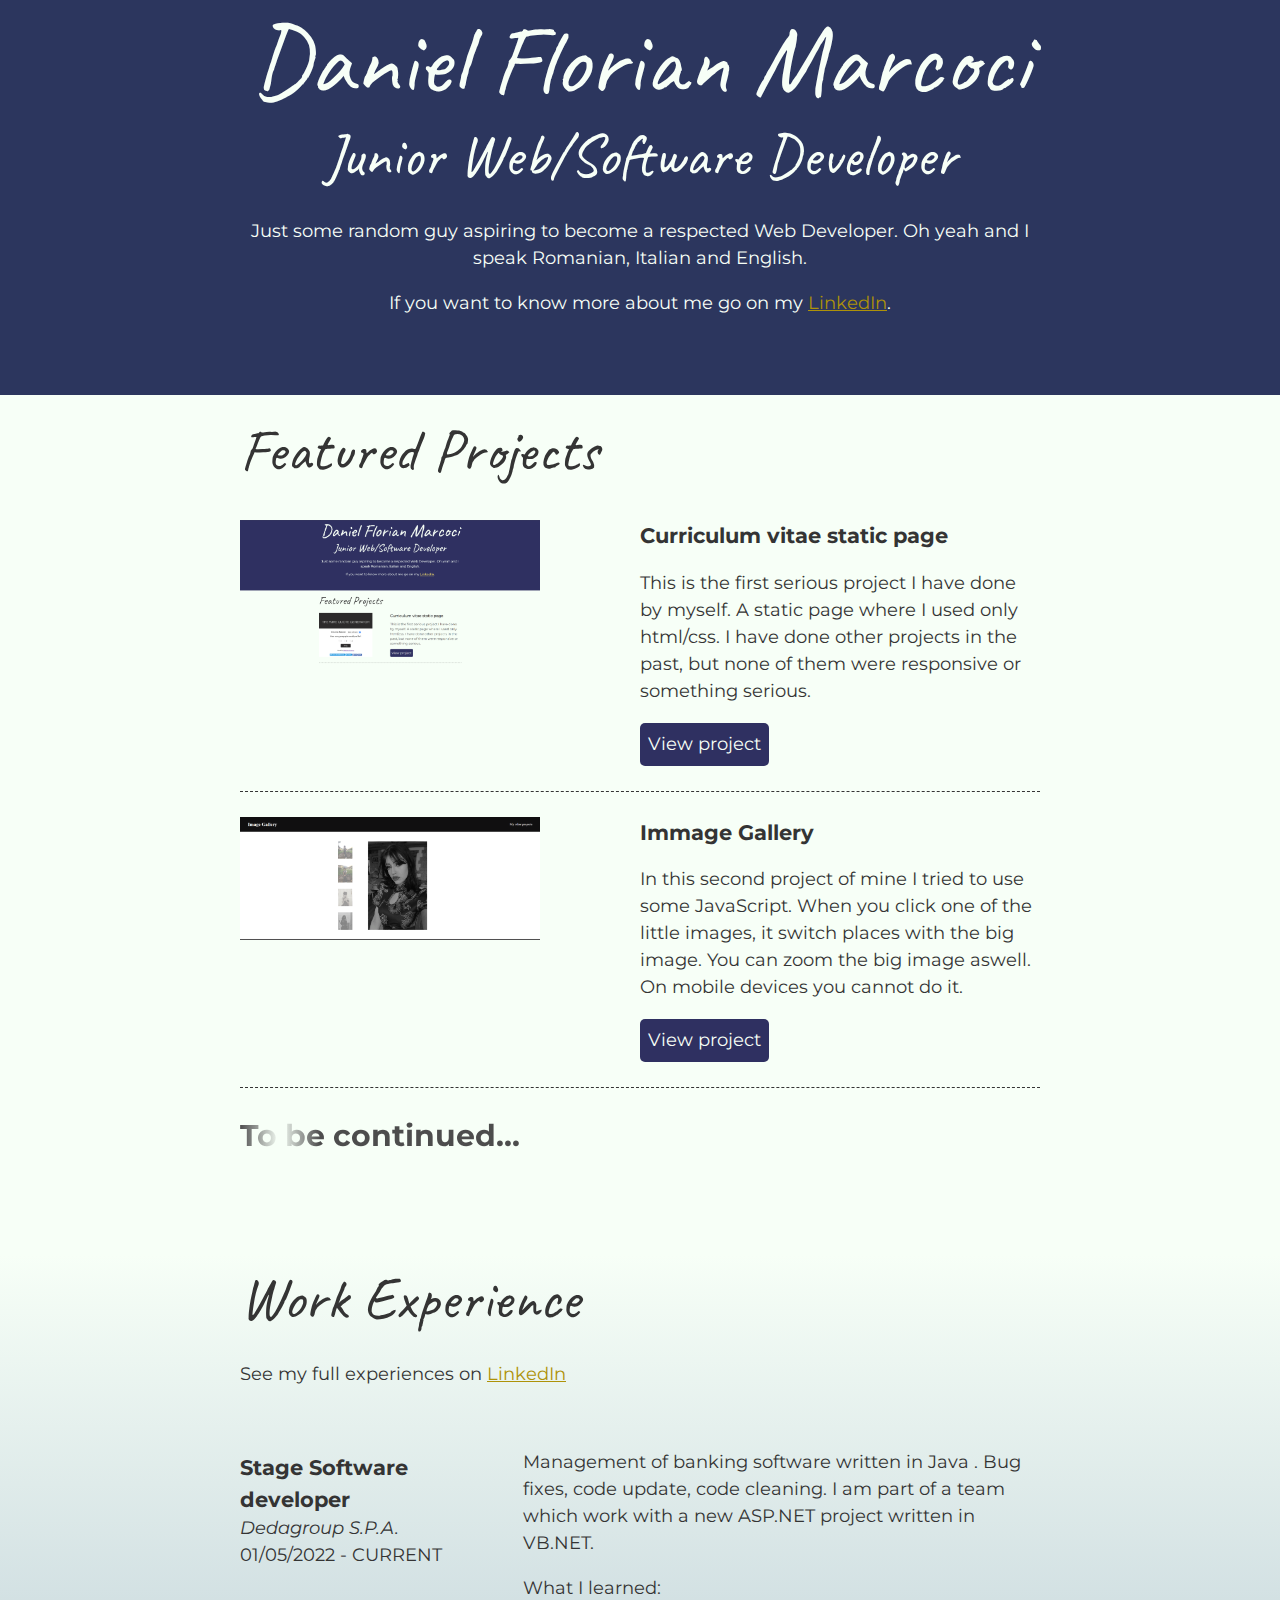
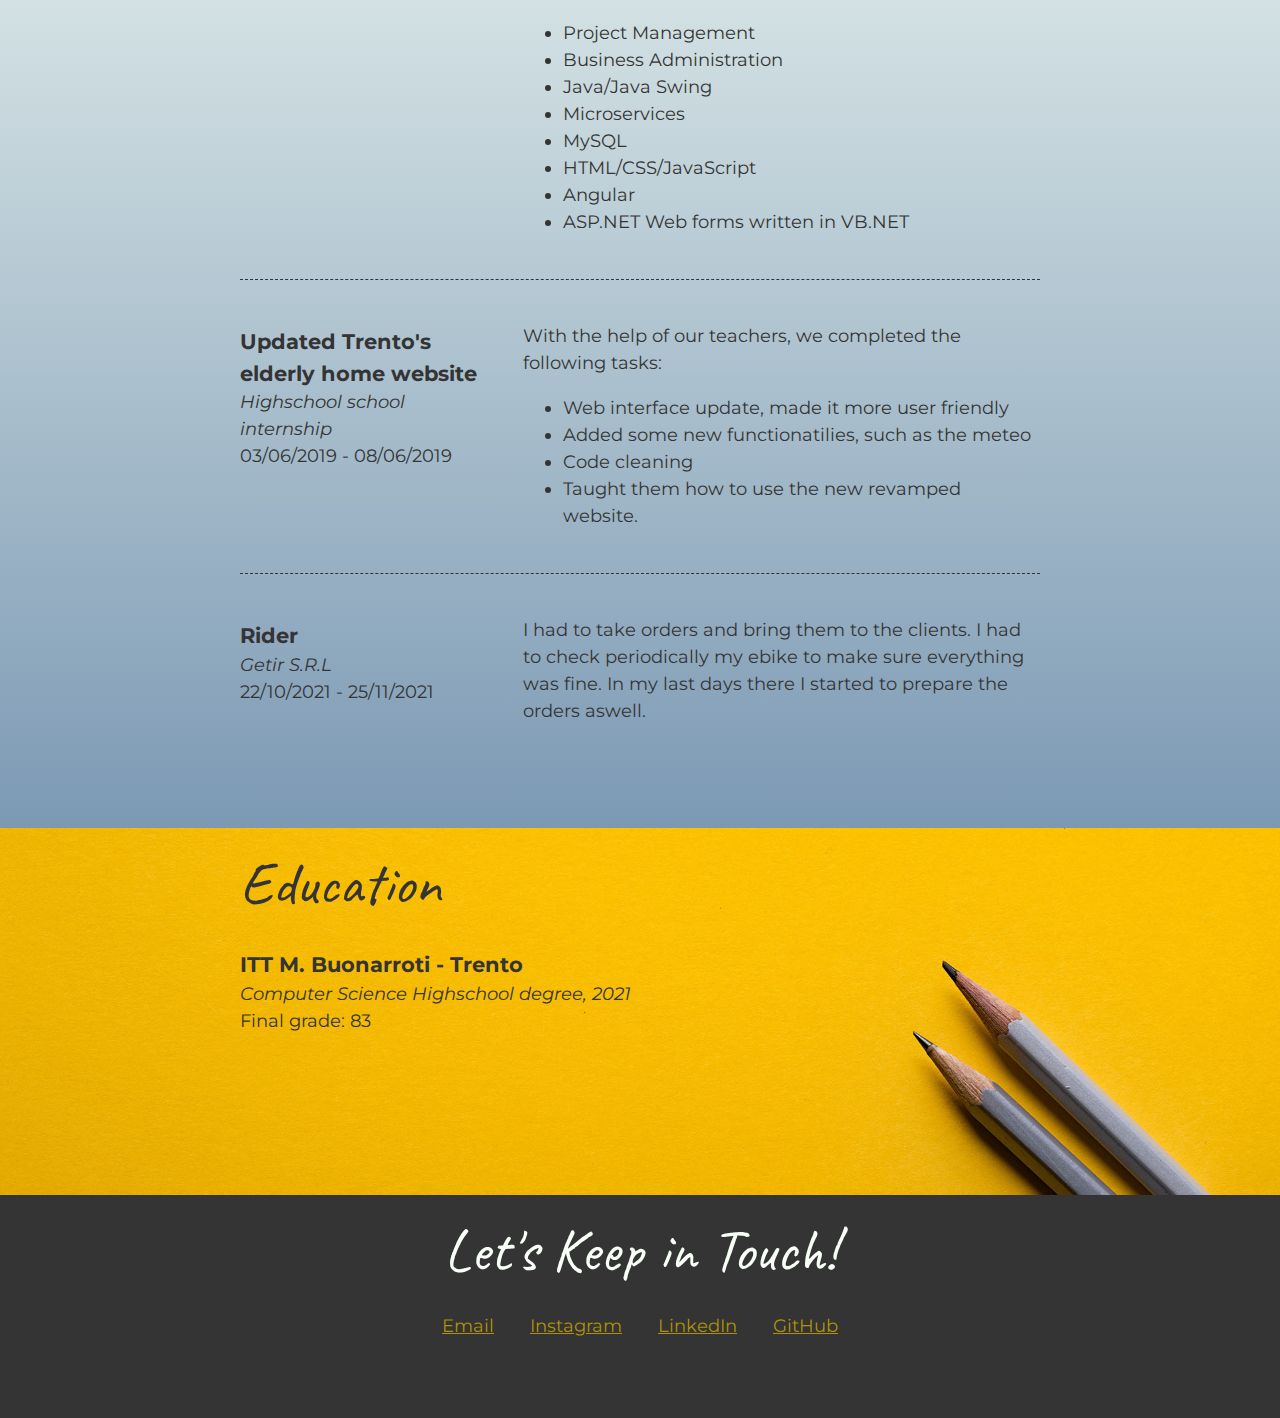
==== index.html @ a3f9b8ad "codeSandBox" ====
<!DOCTYPE html>
<html lang="en">
  <head>
    <meta charset="UTF-8">
    <meta name="viewport" content="width=device-width, initial-scale=1.0">
    <title>Curriculum Vitae</title>

    <!-- ************************* FONTS ************************* -->
    <link href="https://fonts.googleapis.com/css2?family=Caveat:wght@400;600&family=Montserrat&display=swap" rel="stylesheet">

    <link rel="stylesheet" href="css/style.css">
  </head>
  <body>
    <main>
      <!-- ***********************  ABOUT / PROFILE  *********************** -->
      <header>
        <div class="content-wrap">
          <h1>Daniel Florian Marcoci</h1>
          <h2>Junior Web/Software Developer</h2>
  
          <p>Just some random guy aspiring to become a respected Web Developer. Oh yeah and I speak Romanian, Italian and English.</p>
          <p>If you want to know more about me go on my <a href="https://www.linkedin.com/in/daniel-marcoci-19459b212/">LinkedIn</a>.</p>
        </div>
      </header>

      <!-- ********************  PROJECTS / PORTFOLIO  ********************* -->
      <section class="projects">
        <div class="content-wrap divider">
          <h2>Featured Projects</h2>

          <!-- First project -->
          <section class="project-item">
            <div class="floated">
              <img src="images/cv.PNG" alt="description of image">
            </div>
            <div class="floated">
              <h3>Curriculum vitae static page</h3>
              <p>This is the first serious project I have done by myself. A static page where I used only html/css. I have done other projects in the past, but none of them were responsive or something serious.</p>
              <a href="#" class="btn">View project</a>
            </div>
          </section>
          
          <!-- Second project-->
          <section class="project-item">
            <div class="floated">
              <img src="images/imageGallery.PNG" alt="description of image">
            </div>
            <div class="floated">
              <h3>Immage Gallery</h3>
              <p>In this second project of mine I tried to use some JavaScript. When you click one of the little images, it switch places with the big image. You can zoom the big image aswell. On mobile devices you cannot do it.</p>
              <a href="Portfolio/Project2-ImageGallery/index.html" class="btn">View project</a>
            </div>
          </section>

          <!-- Third project-->
          <section class="project-item">
            <div class="floated">
              <h3 class="animated">To be continued...</h3>
            </div>
          </section>
        </div>
      </section>

      <!-- ***********************  WORK EXPERIENCE  *********************** -->
      <section class="work">
        <div class="content-wrap item-details divider">
          <h2>Work Experience</h2>
          <p>See my full experiences on <a href="https://www.linkedin.com/in/daniel-marcoci-19459b212/">LinkedIn</a></p>

          <section class="job-item">
            <div class="job-details">
              <h3>Stage Software developer</h3>
              <p>Dedagroup S.P.A.</p>
              <p>01/05/2022 - CURRENT</p>
            </div>
            <div class="job-summary">
              <p>Management of banking software written in Java . Bug fixes, code
                update, code cleaning. I am part of a team which work with a new
                ASP.NET project written in VB.NET.</p>
              <p>What I learned:</p>
              <ul>
                <li>Project Management</li>
                <li>Business Administration</li>
                <li>Java/Java Swing</li>
                <li>Microservices</li>
                <li>MySQL</li>
                <li>HTML/CSS/JavaScript</li>
                <li>Angular</li>
                <li>ASP.NET Web forms written in VB.NET</li>
              </ul>
            </div>
          </section>

          <section class="job-item">
            <div class="job-details">
              <h3>Updated Trento's elderly home website</h3>
              <p>Highschool school internship</p>
              <p>03/06/2019 - 08/06/2019</p>
            </div>
            <div class="job-summary">
              <p>With the help of our teachers, we completed the following tasks: </p>
              <ul>
                <li>Web interface update, made it more user friendly</li>
                <li>Added some new functionatilies, such as the meteo</li>
                <li>Code cleaning</li>
                <li>Taught them how to use the new revamped website.</li>
              </ul>
            </div>
          </section>

          <section class="job-item">
            <div class="job-details">
              <h3>Rider</h3>
              <p>Getir S.R.L</p>
              <p>22/10/2021 - 25/11/2021</p>
            </div>
            <div class="job-sumary">
              <p>I had to take orders and bring them to the clients. I had to check
                periodically my ebike to make sure everything was fine. In my last
                days there I started to prepare the orders aswell.</p>
            </div>
          </section>
        </div>
      </section>

      <!-- ******************  EDUCATION & CERTIFICATIONS ****************** -->
      <section class="education">
        <div class="content-wrap item-details">
          <h2>Education</h2>

          <section>
            <h3>ITT M. Buonarroti - Trento</h3>
            <p>Computer Science Highschool degree, 2021</p>
            <p>Final grade: 83</p>
          </section>
        </div>
      </section>

      <!-- *****************  CONTACT INFO / SOCIAL MEDIA  ***************** -->
      <footer>
        <div class="content-wrap">
          <h2>Let's Keep in Touch!</h2>

          <!-- Social media and contact links. -->
          <ul class="contact-list">
            <li><a href="mailto:florian.danutz15@gmail.com">Email</a></li>
            <li><a href="https://www.instagram.com/daniel_marcoci/" target="_blank">Instagram</a></li>
            <li><a href="https://www.linkedin.com/in/daniel-marcoci-19459b212/" target="_blank">LinkedIn</a></li>
            <li><a href="https://github.com/WezzieMan" target="_blank">GitHub</a></li>
          </ul>
        </div>
      </footer>
    </main>
  </body>
</html>
---- css/style.css ----
/* Global */
html {
    box-sizing: border-box;
}
*, *::before, *::after {
    box-sizing: inherit;
}
body {
    color: #343434; /*text color*/
    margin: 0;
    padding: 0;
    font-family: 'Montserrat', sans-serif;
    font-size: 18px;
    line-height: 1.5;
}
img {
    width: 300px;
}
a {
    color: #ae9208;
}
a:hover {
    text-decoration: none;
}
h1, h2 {
    font-family: 'Caveat', cursive;
    font-weight: 400;
    margin: 0;
}
h1 {
    font-size: 100px;
    line-height: 1;
}
h2{
    font-size: 60px;
}
.content-wrap {
    max-width: 800px;
    width: 85%;
    margin: 0 auto;
    padding: 10px 0 60px 0;
}
h3 {
    margin-bottom: 0;
}
.item-details h3 + p {
    font-style: italic;
}
.item-details h3 ~ p {
    margin: 0;
}
.divider > section {
    border-bottom: 1px dashed #343434;
    padding: 25px 0;
}
.divider > section:last-of-type  {
    border: none;
}

/* Profile */
header {
    background-color: #2C365E;
    color: #F7FFF7;
}

/* Projects */
.projects {
    background-color: #F7FFF7;

}
.projects a {
    color: #2F3061;
}
.projects .btn {
    color: #F7FFF7;
    background-color: #2F3061;
    text-decoration: none;
    padding: 8px;
    border-radius: 5px;
    display: inline-block;
}
.projects .btn:hover {
    background-color: rgba(47, 48, 97, 75%);
}
.project-item {
    overflow: hidden;
}
.project-item h3 {
    margin: 0;
}
.animated {
    color: black;
    background: linear-gradient(to right, #4d4d4d 0, #0000 10%, #4d4d4d 20%);
    background-clip: text;
    -webkit-background-clip: text;
    -webkit-text-fill-color: transparent;
    animation: shine 3.5s infinite linear;
    animation-fill-mode: forwards;
    text-decoration: none;
    font-size: 30px;
    white-space: nowrap;
}
  @keyframes shine {
      0% {
          background-position: -100px;
      }
      60% {
          background-position: 180px;
      }
      100% {
          background-position: 300px;
      }

  }


/* Work Experience */ 
.work {
    background-color: #7C99B4;
    background: linear-gradient(180deg, rgba(247,255,247,1) 1%, rgba(124,153,180,1) 100%);
}

/* Education */
.education {
    background-image: url(../images/joanna-kosinska-unsplash.jpg);
    background-size: cover;
    background-position: top right;
    padding-bottom: 100px;
}
.education p {
    width: 60%;
}

/* Contacts */
footer {
    background-color: #343434;
    color: #F7FFF7;
}
.contact-list {
    list-style-type: none;
    padding: 0;
}
.contact-list a {
    padding: 18px;
}

/* Media queries */
@media screen and (min-width:751px) and (max-width:935px){
    h1 {
        font-size: 80px;
    }
}

@media screen and (max-width:749px){
    h1 {
        font-size: 60px;
        line-height: 0.9;
        margin-bottom: 25px;
    }
    h2 {
        line-height: 1;
    }
    .contact-list a {
        padding: 5px;
    }
}

@media screen and (min-width:750px) {
    .floated {
        float: left;
        width: 50%;
        padding: 0;
    }
    .job-item {
        display: grid;
        grid-template-columns: 1fr 2fr;
        column-gap: 25px;
    }
    header, footer {
    text-align: center;
    }
    .contact-list {
        display: flex;
        justify-content: center;
    }
}
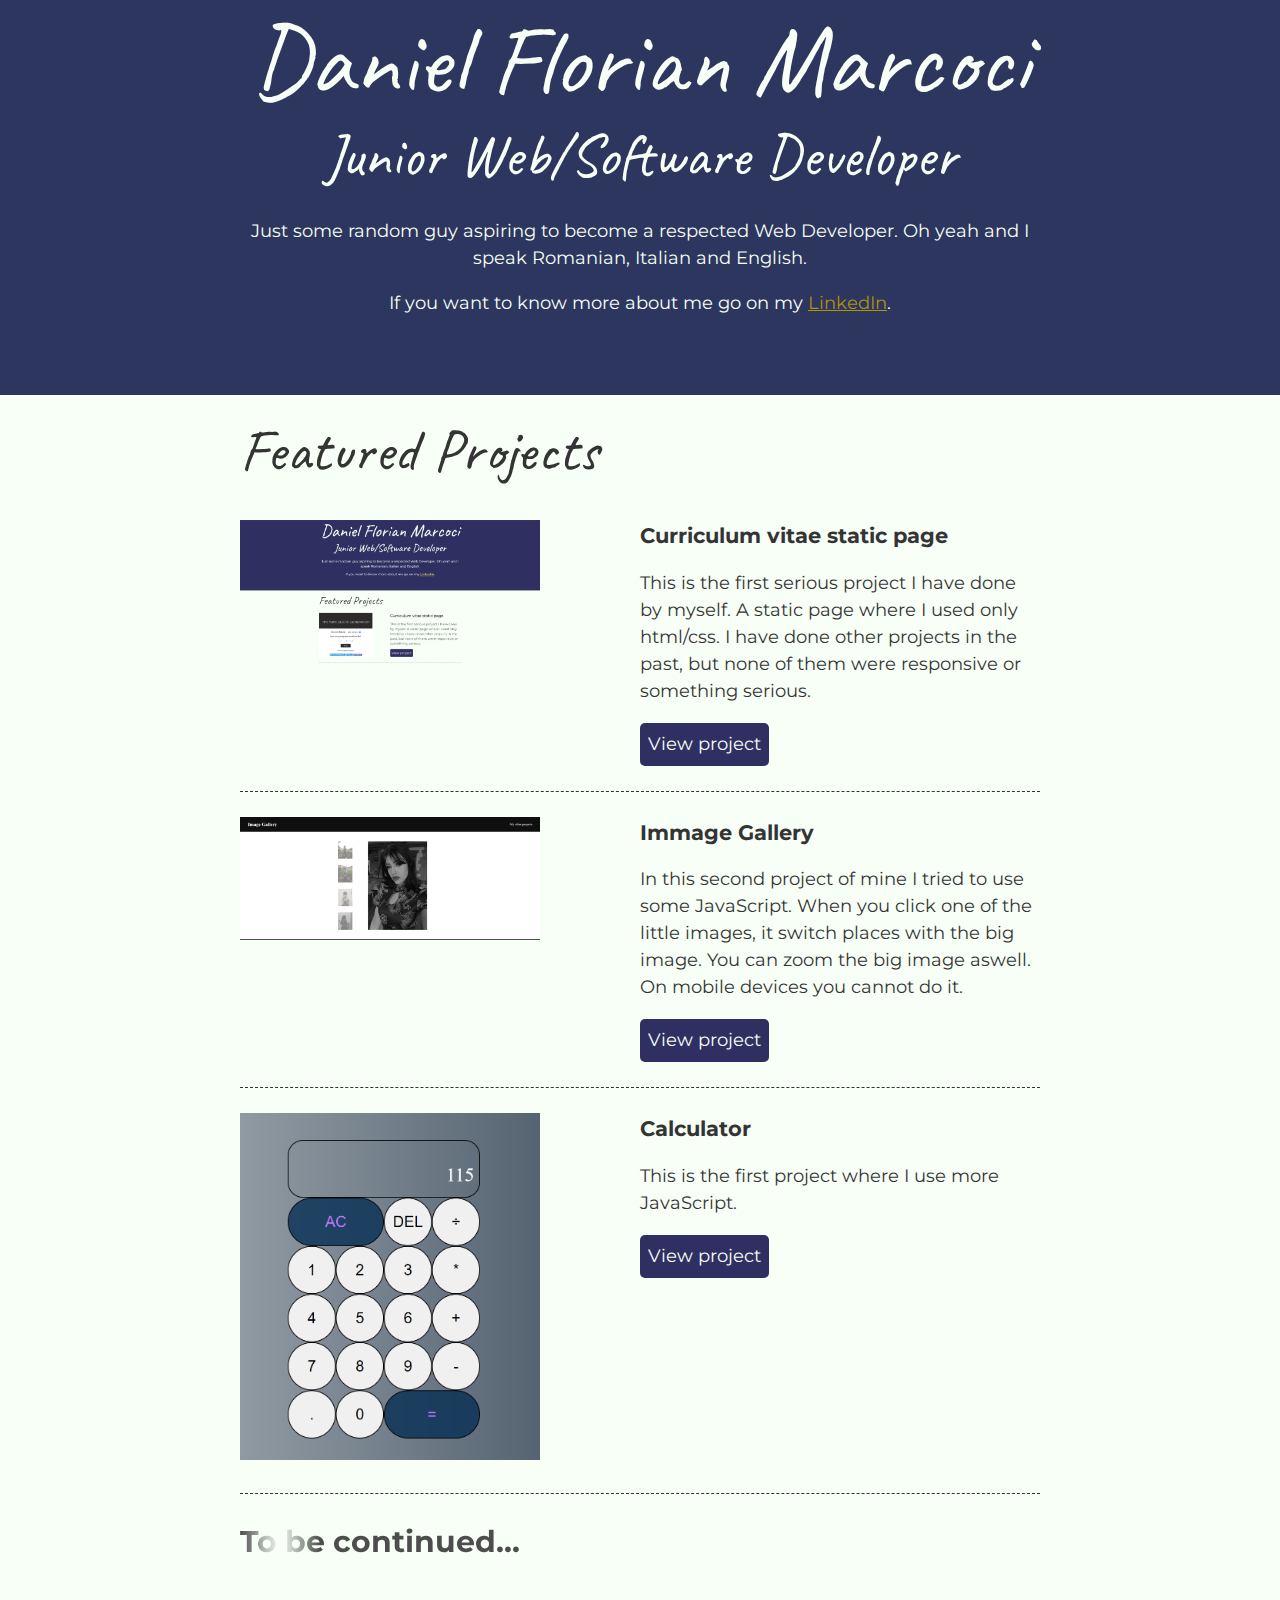
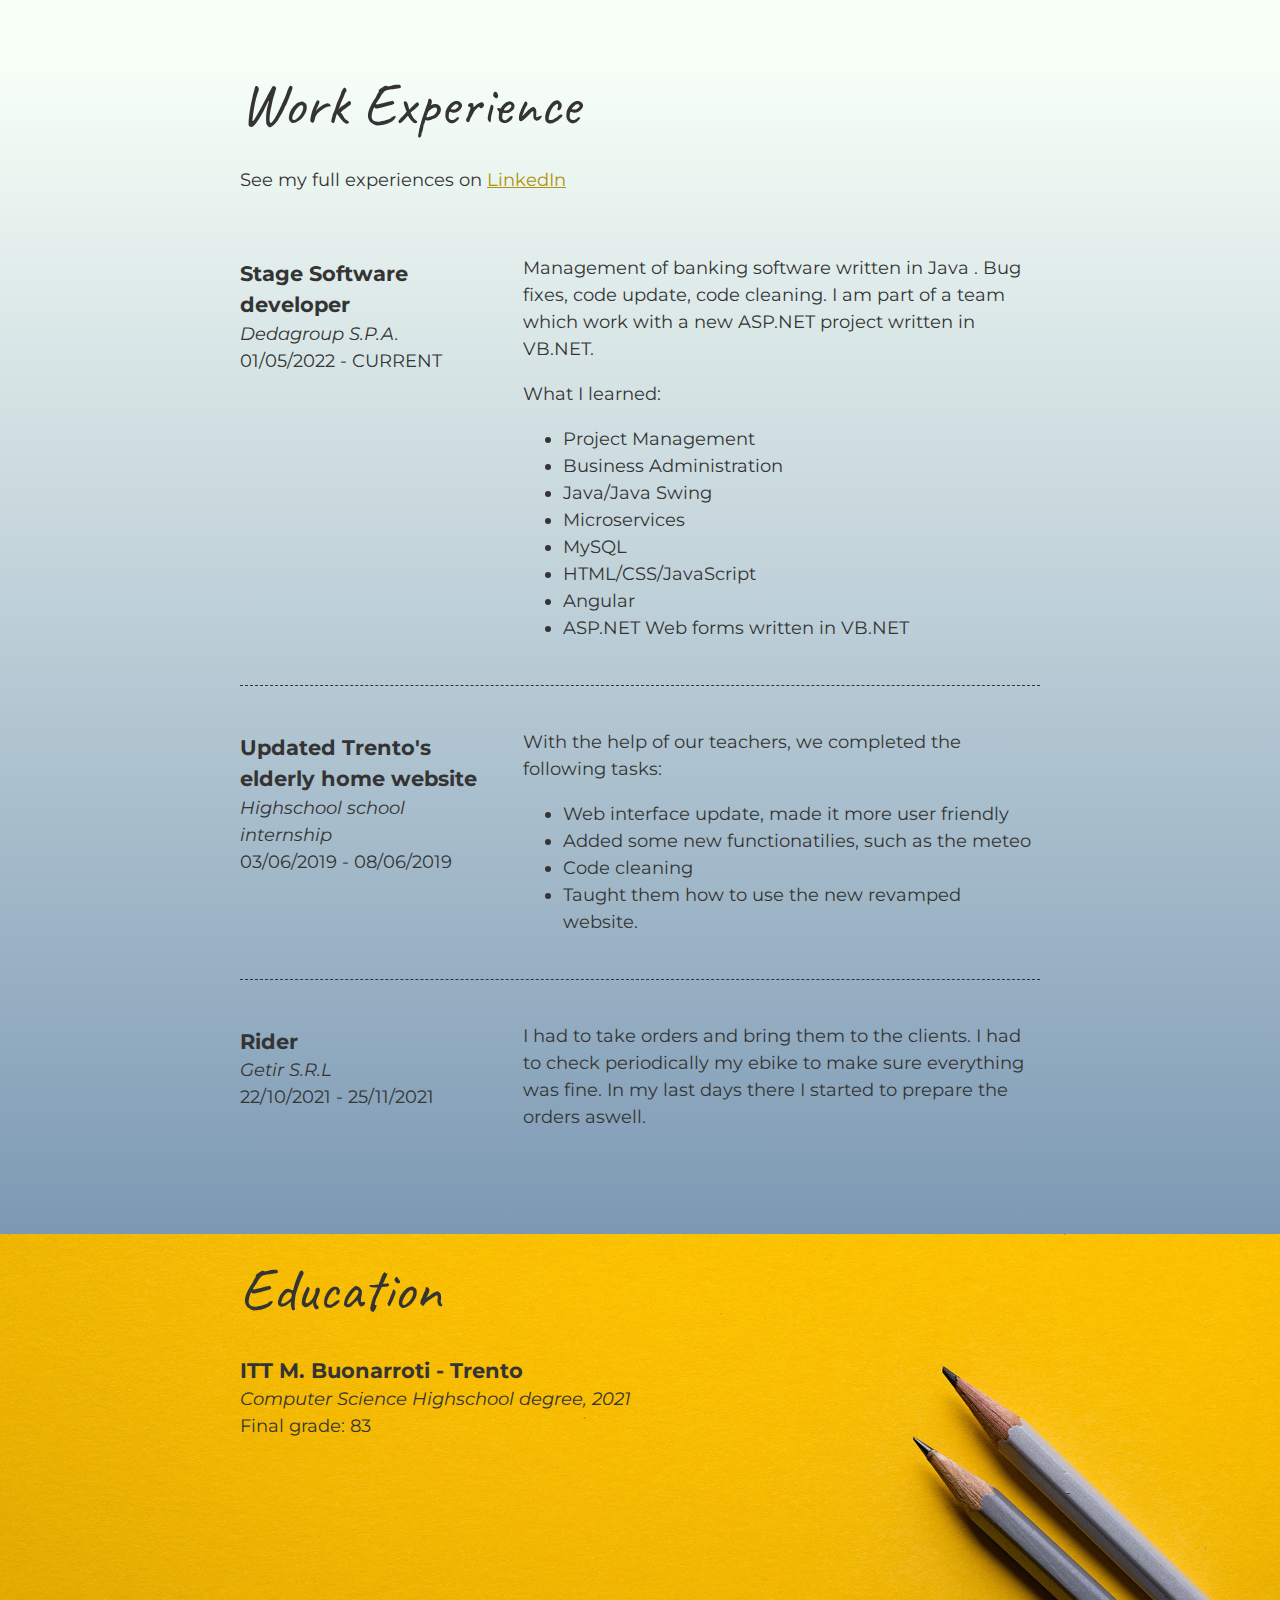
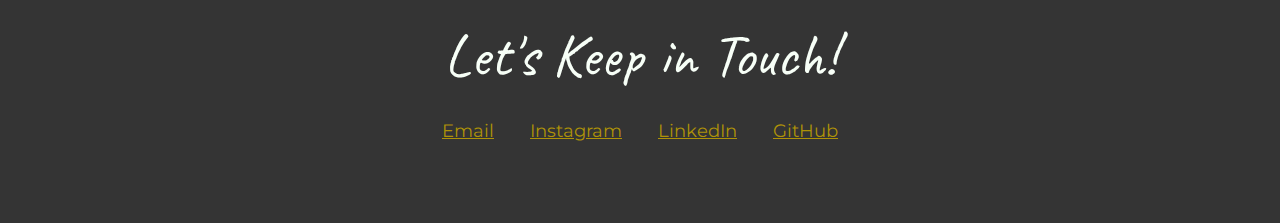
==== commit 42968b2c: "Added third project" ====
--- a/index.html
+++ b/index.html
@@ -52,7 +52,19 @@
             </div>
           </section>
 
-          <!-- Third project-->
+          <!-- Third project -->
+          <section class="project-item">
+            <div class="floated">
+              <img src="images/Calculator.PNG" alt="description of image">
+            </div>
+            <div class="floated">
+              <h3>Calculator</h3>
+              <p>This is the first project where I use more JavaScript.</p>
+              <a href="Portfolio/Project3-Calculator/index.html" class="btn">View project</a>
+            </div>
+          </section>
+
+          <!-- Fourth project-->
           <section class="project-item">
             <div class="floated">
               <h3 class="animated">To be continued...</h3>
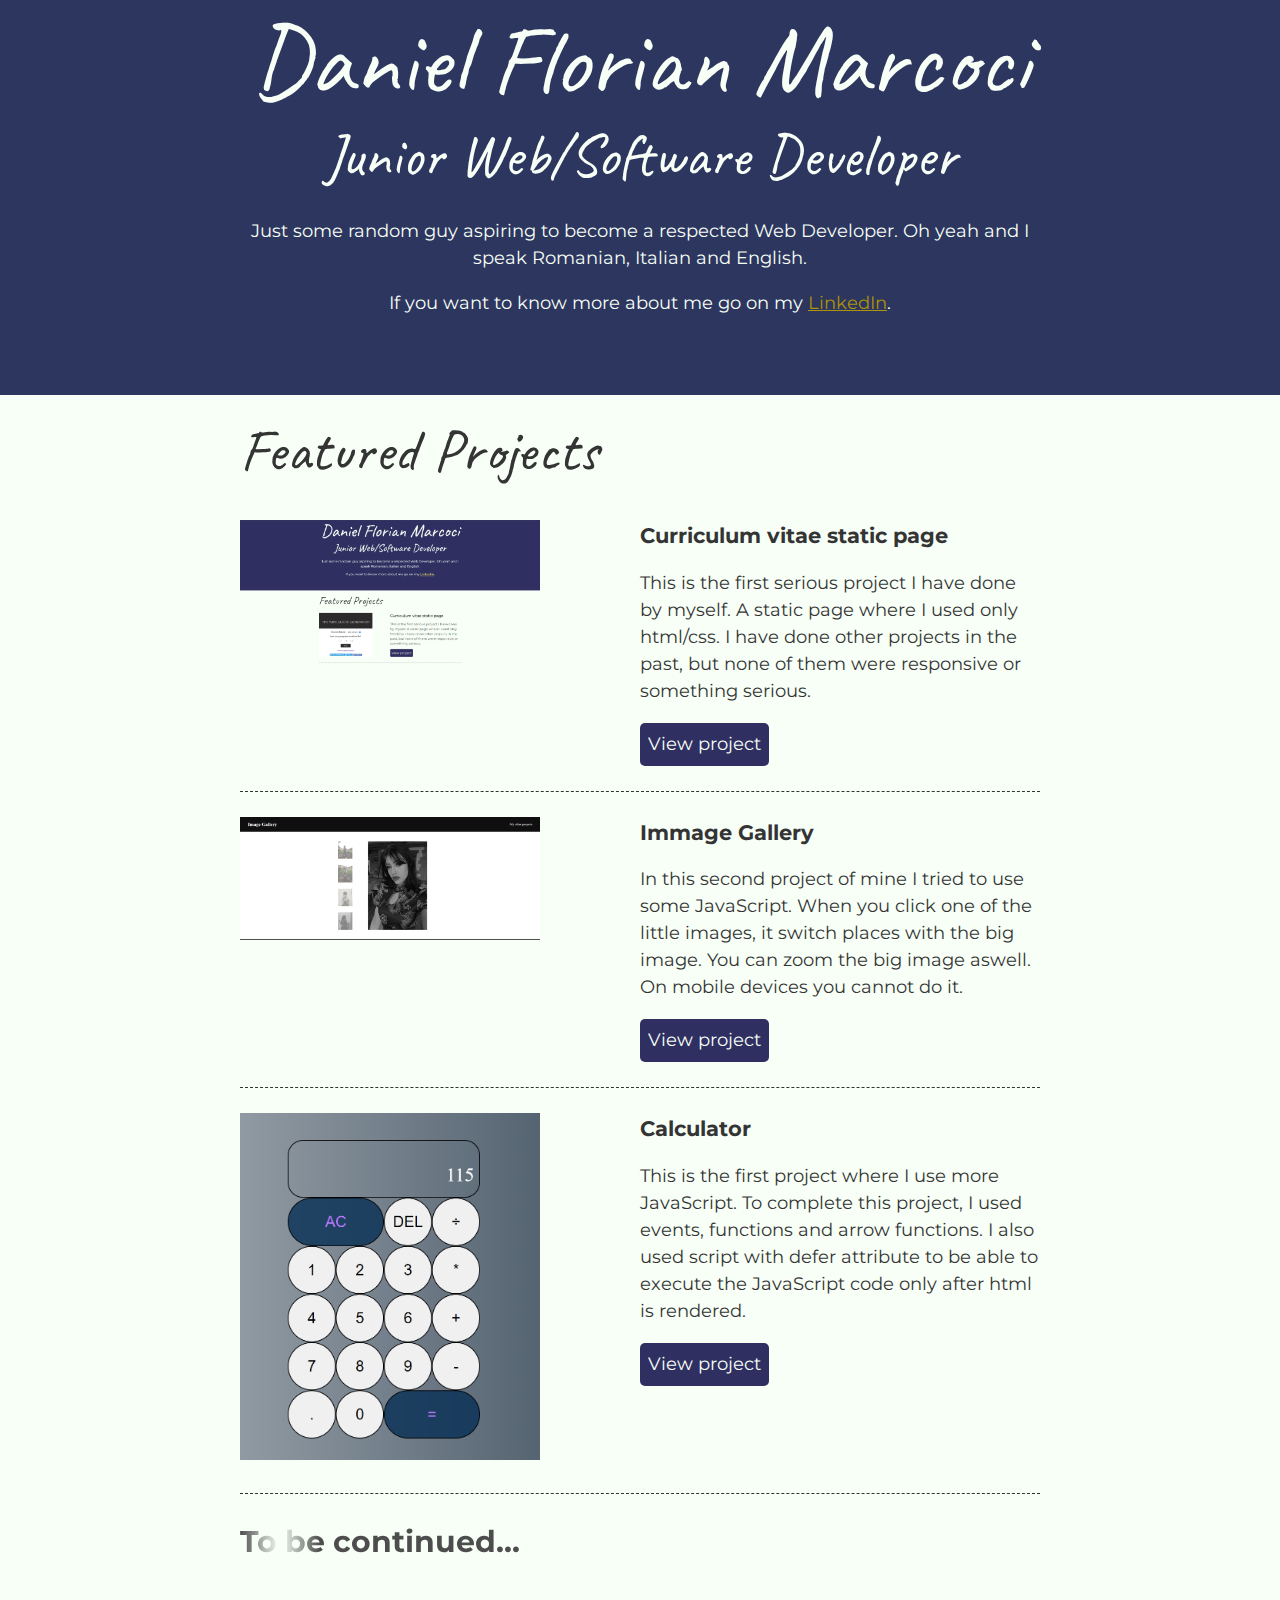
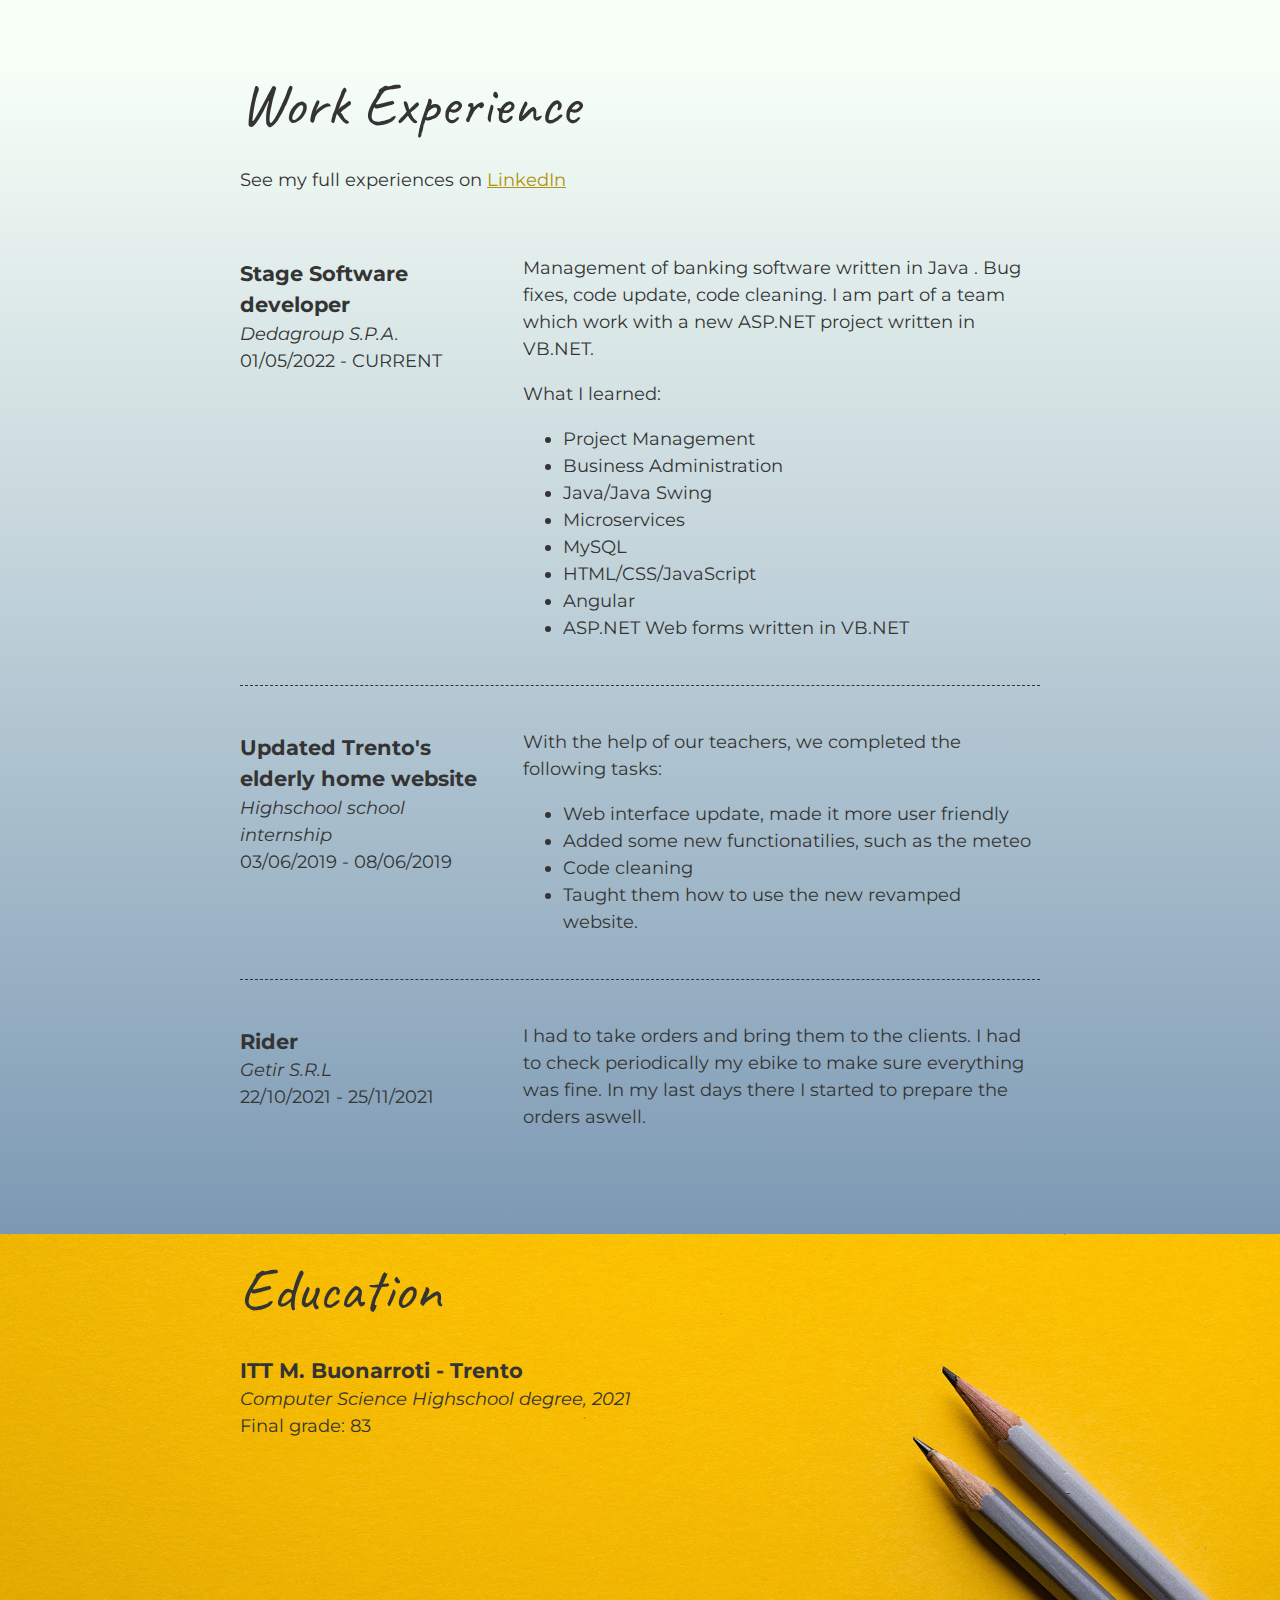
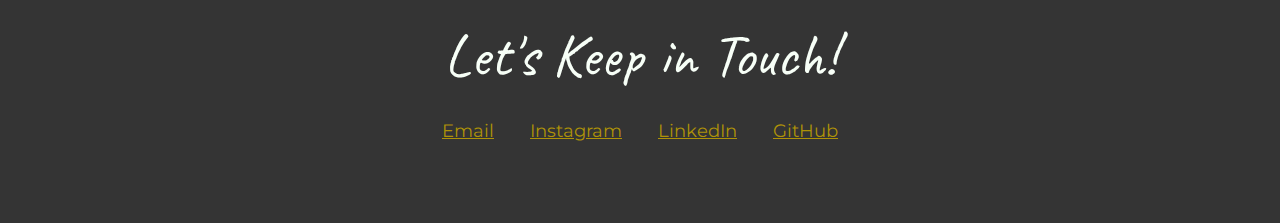
==== commit 20a4a6df: "updated calculator" ====
--- a/index.html
+++ b/index.html
@@ -18,8 +18,11 @@
           <h1>Daniel Florian Marcoci</h1>
           <h2>Junior Web/Software Developer</h2>
   
-          <p>Just some random guy aspiring to become a respected Web Developer. Oh yeah and I speak Romanian, Italian and English.</p>
-          <p>If you want to know more about me go on my <a href="https://www.linkedin.com/in/daniel-marcoci-19459b212/">LinkedIn</a>.</p>
+          <p>Just some random guy aspiring to become a respected Web Developer. 
+            Oh yeah and I speak Romanian, Italian and English.</p>
+          <p>If you want to know more about me go on my 
+            <a href="https://www.linkedin.com/in/daniel-marcoci-19459b212/">LinkedIn</a>.
+          </p>
         </div>
       </header>
 
@@ -35,7 +38,9 @@
             </div>
             <div class="floated">
               <h3>Curriculum vitae static page</h3>
-              <p>This is the first serious project I have done by myself. A static page where I used only html/css. I have done other projects in the past, but none of them were responsive or something serious.</p>
+              <p>This is the first serious project I have done by myself. A static page
+                 where I used only html/css. I have done other projects in the past, 
+                 but none of them were responsive or something serious.</p>
               <a href="#" class="btn">View project</a>
             </div>
           </section>
@@ -47,8 +52,11 @@
             </div>
             <div class="floated">
               <h3>Immage Gallery</h3>
-              <p>In this second project of mine I tried to use some JavaScript. When you click one of the little images, it switch places with the big image. You can zoom the big image aswell. On mobile devices you cannot do it.</p>
-              <a href="Portfolio/Project2-ImageGallery/index.html" class="btn">View project</a>
+              <p>In this second project of mine I tried to use some JavaScript. When you 
+                click one of the little images, it switch places with the big image. 
+                You can zoom the big image aswell. On mobile devices you cannot do it.</p>
+              <a href="Portfolio/Project2-ImageGallery/index.html" class="btn">
+                View project</a>
             </div>
           </section>
 
@@ -59,8 +67,12 @@
             </div>
             <div class="floated">
               <h3>Calculator</h3>
-              <p>This is the first project where I use more JavaScript.</p>
-              <a href="Portfolio/Project3-Calculator/index.html" class="btn">View project</a>
+              <p>This is the first project where I use more JavaScript. To complete 
+                this project, I used events, functions and arrow functions. I also 
+                used script with defer attribute to be able to execute the JavaScript 
+                code only after html is rendered.</p>
+              <a href="Portfolio/Project3-Calculator/index.html" class="btn">
+                View project</a>
             </div>
           </section>
 
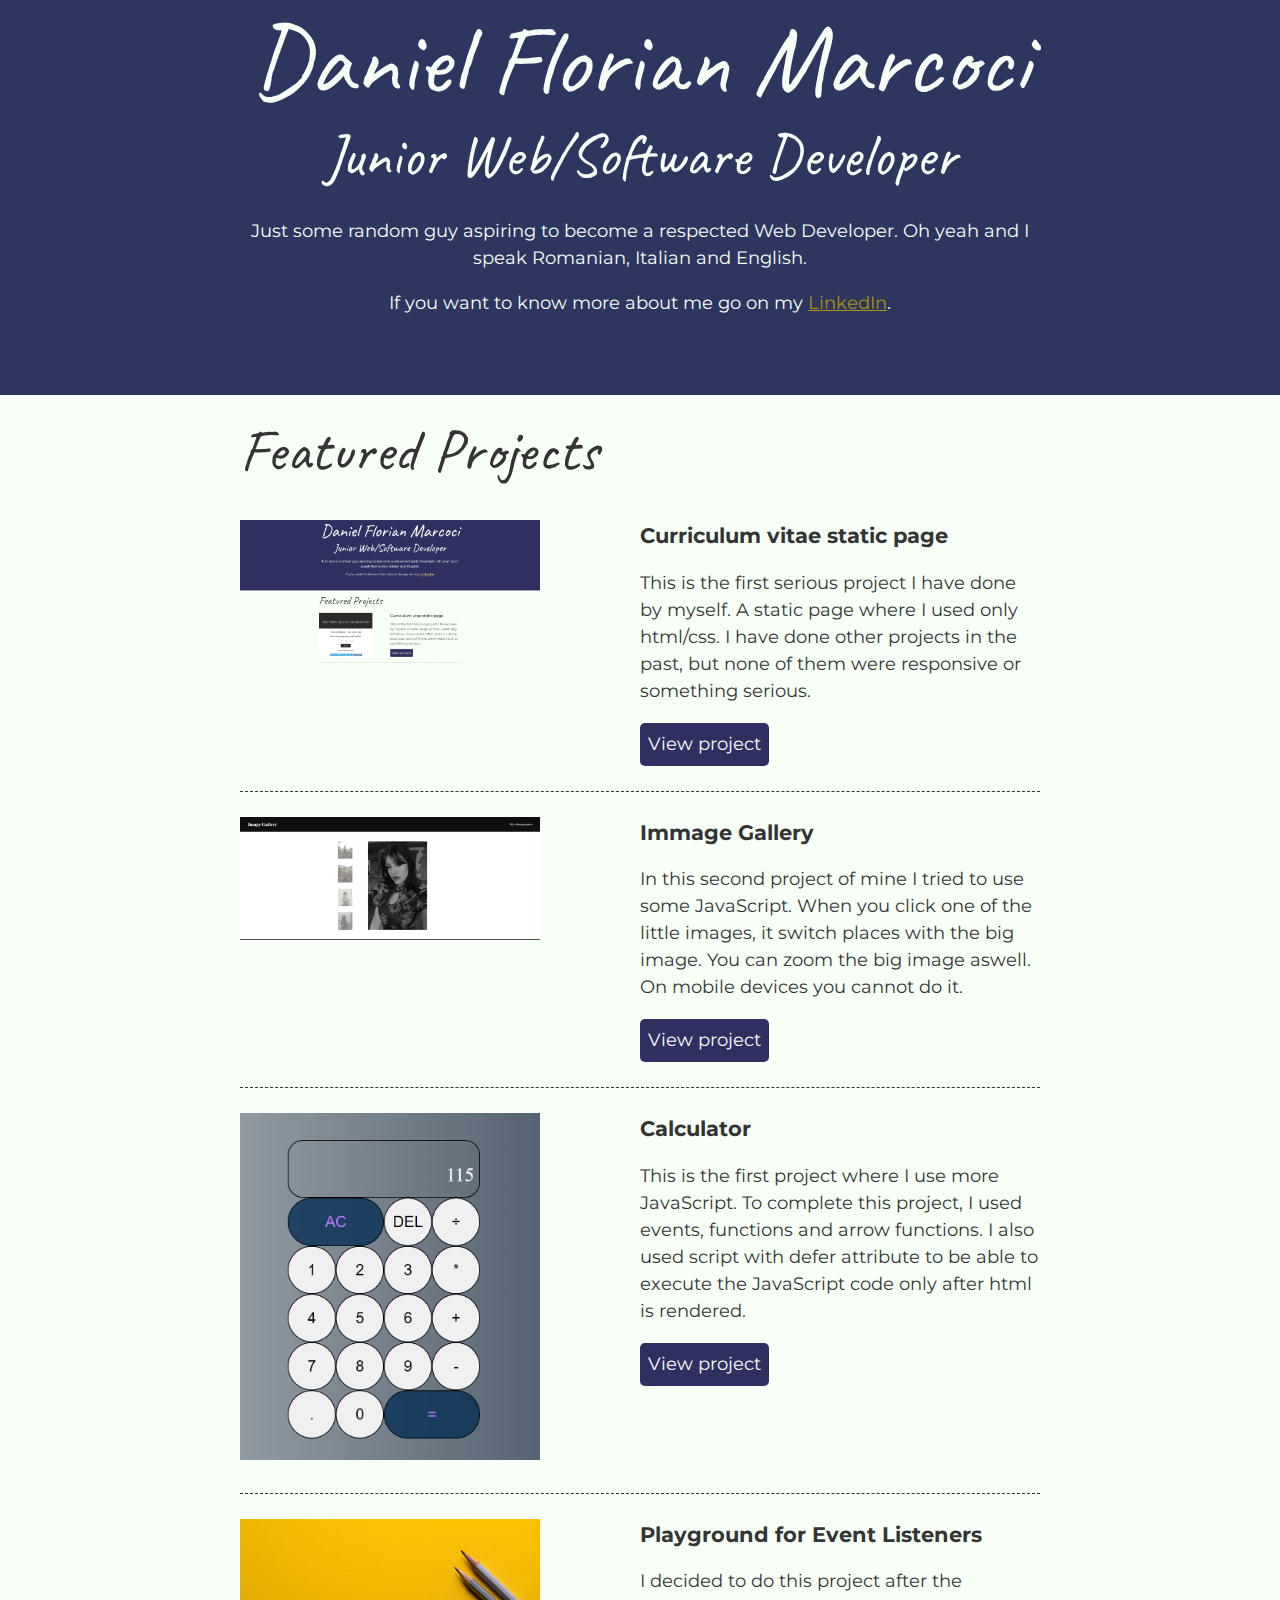
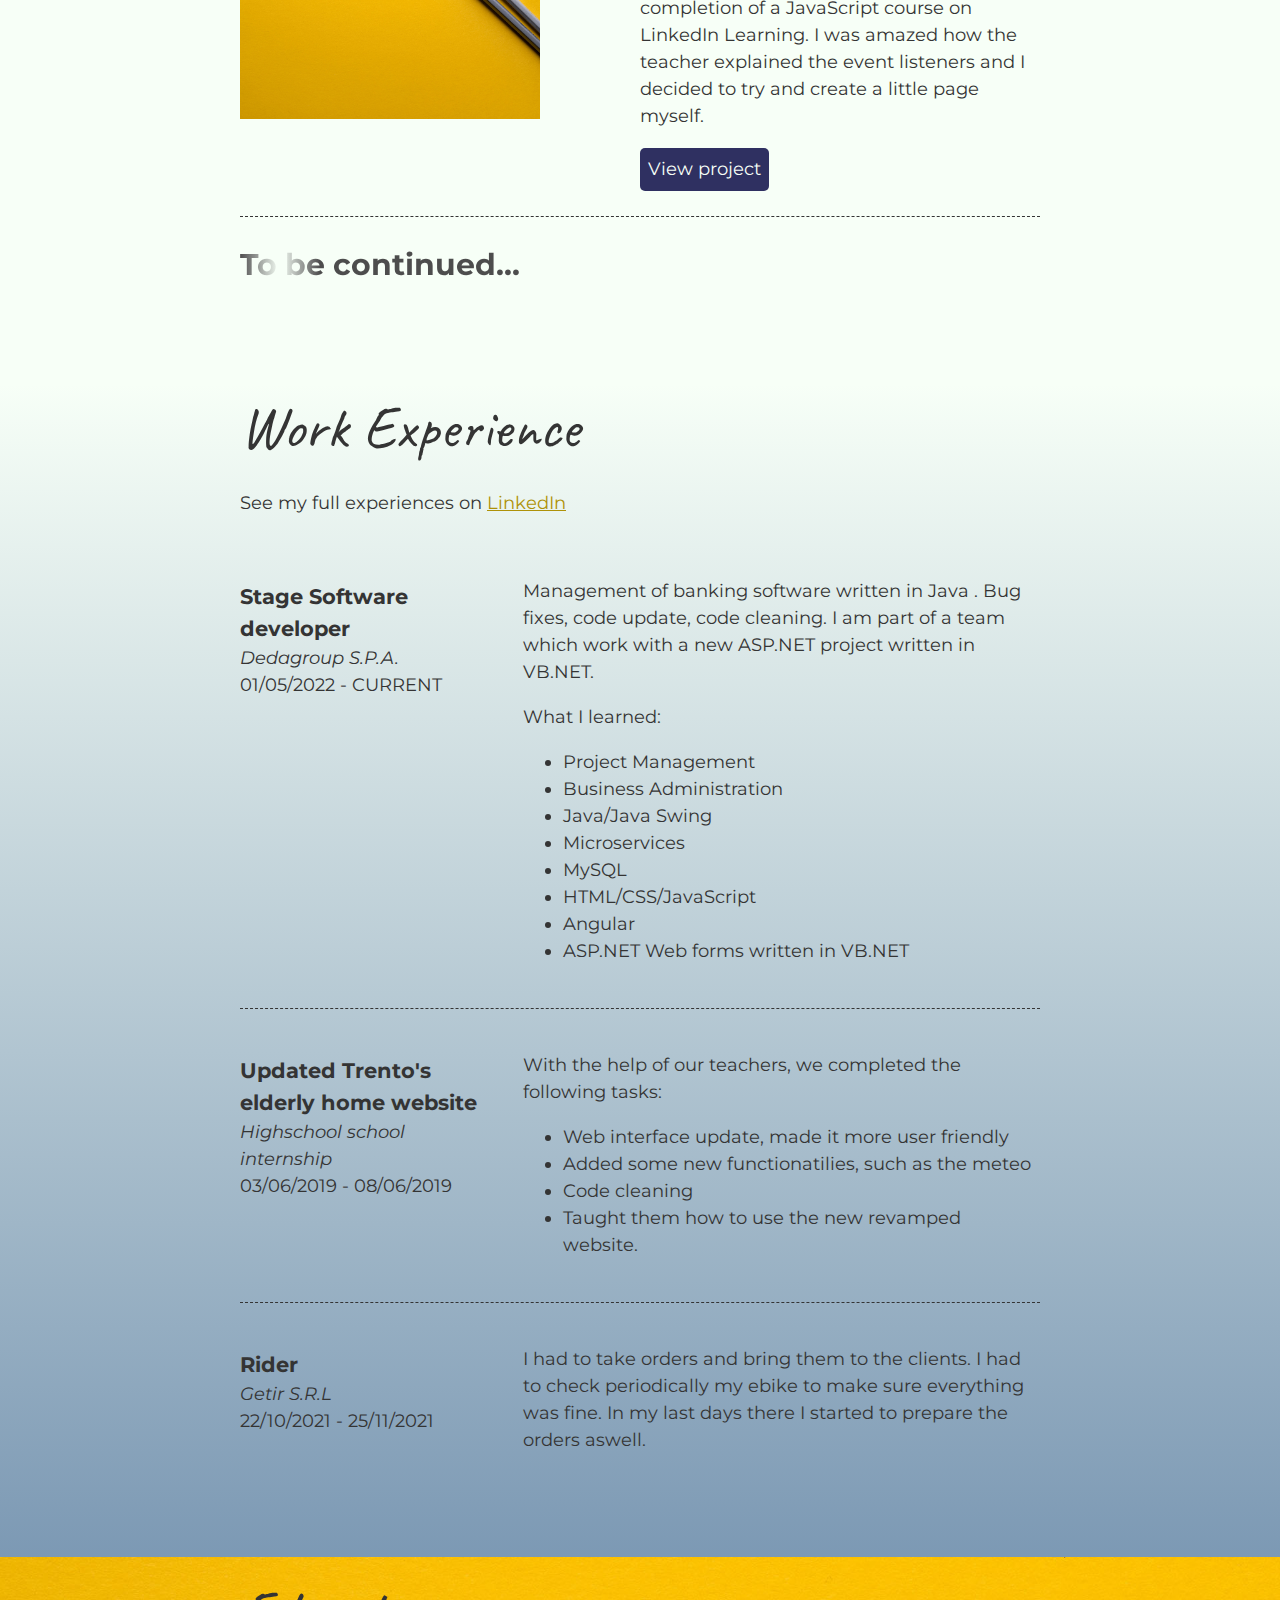
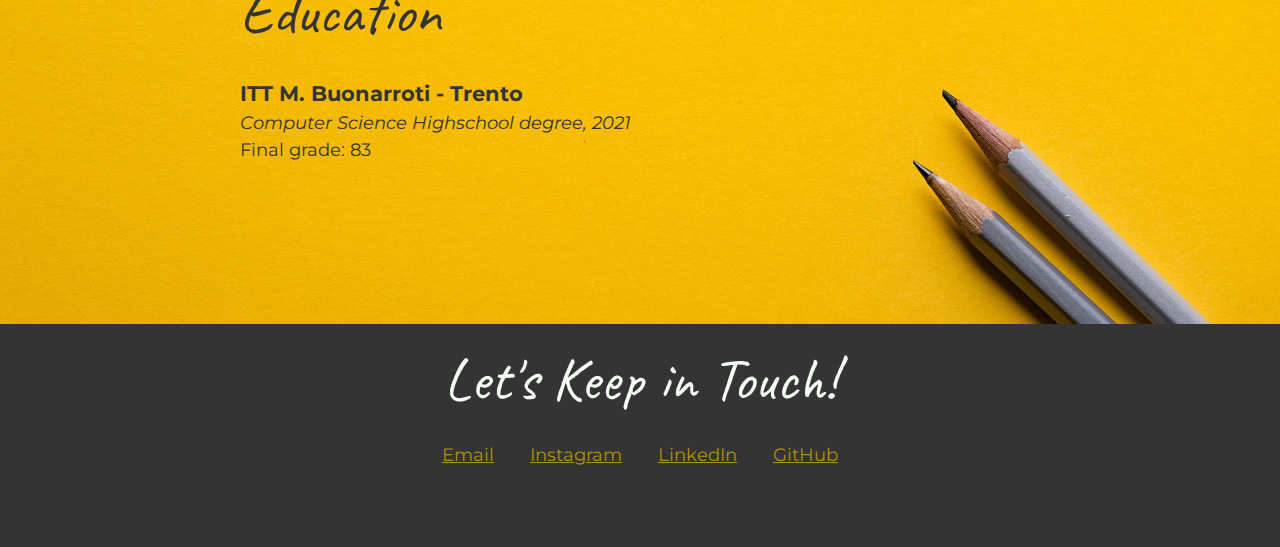
==== commit 0d09cad7: "Began new project" ====
--- a/index.html
+++ b/index.html
@@ -76,7 +76,22 @@
             </div>
           </section>
 
-          <!-- Fourth project-->
+          <!-- Fourth project -->
+          <section class="project-item">
+            <div class="floated">
+              <img src="images/joanna-kosinska-unsplash.jpg" alt="description of image">
+            </div>
+            <div class="floated">
+              <h3>Playground for Event Listeners</h3>
+              <p>I decided to do this project after the completion of a JavaScript course 
+                on LinkedIn Learning. I was amazed how the teacher explained the 
+                event listeners and I decided to try and create a little page myself.</p>
+              <a href="Portfolio/Project4-PlayWithEvents/index.html" class="btn">
+                View project</a>
+            </div>
+          </section>
+
+          <!-- Tbc... -->
           <section class="project-item">
             <div class="floated">
               <h3 class="animated">To be continued...</h3>
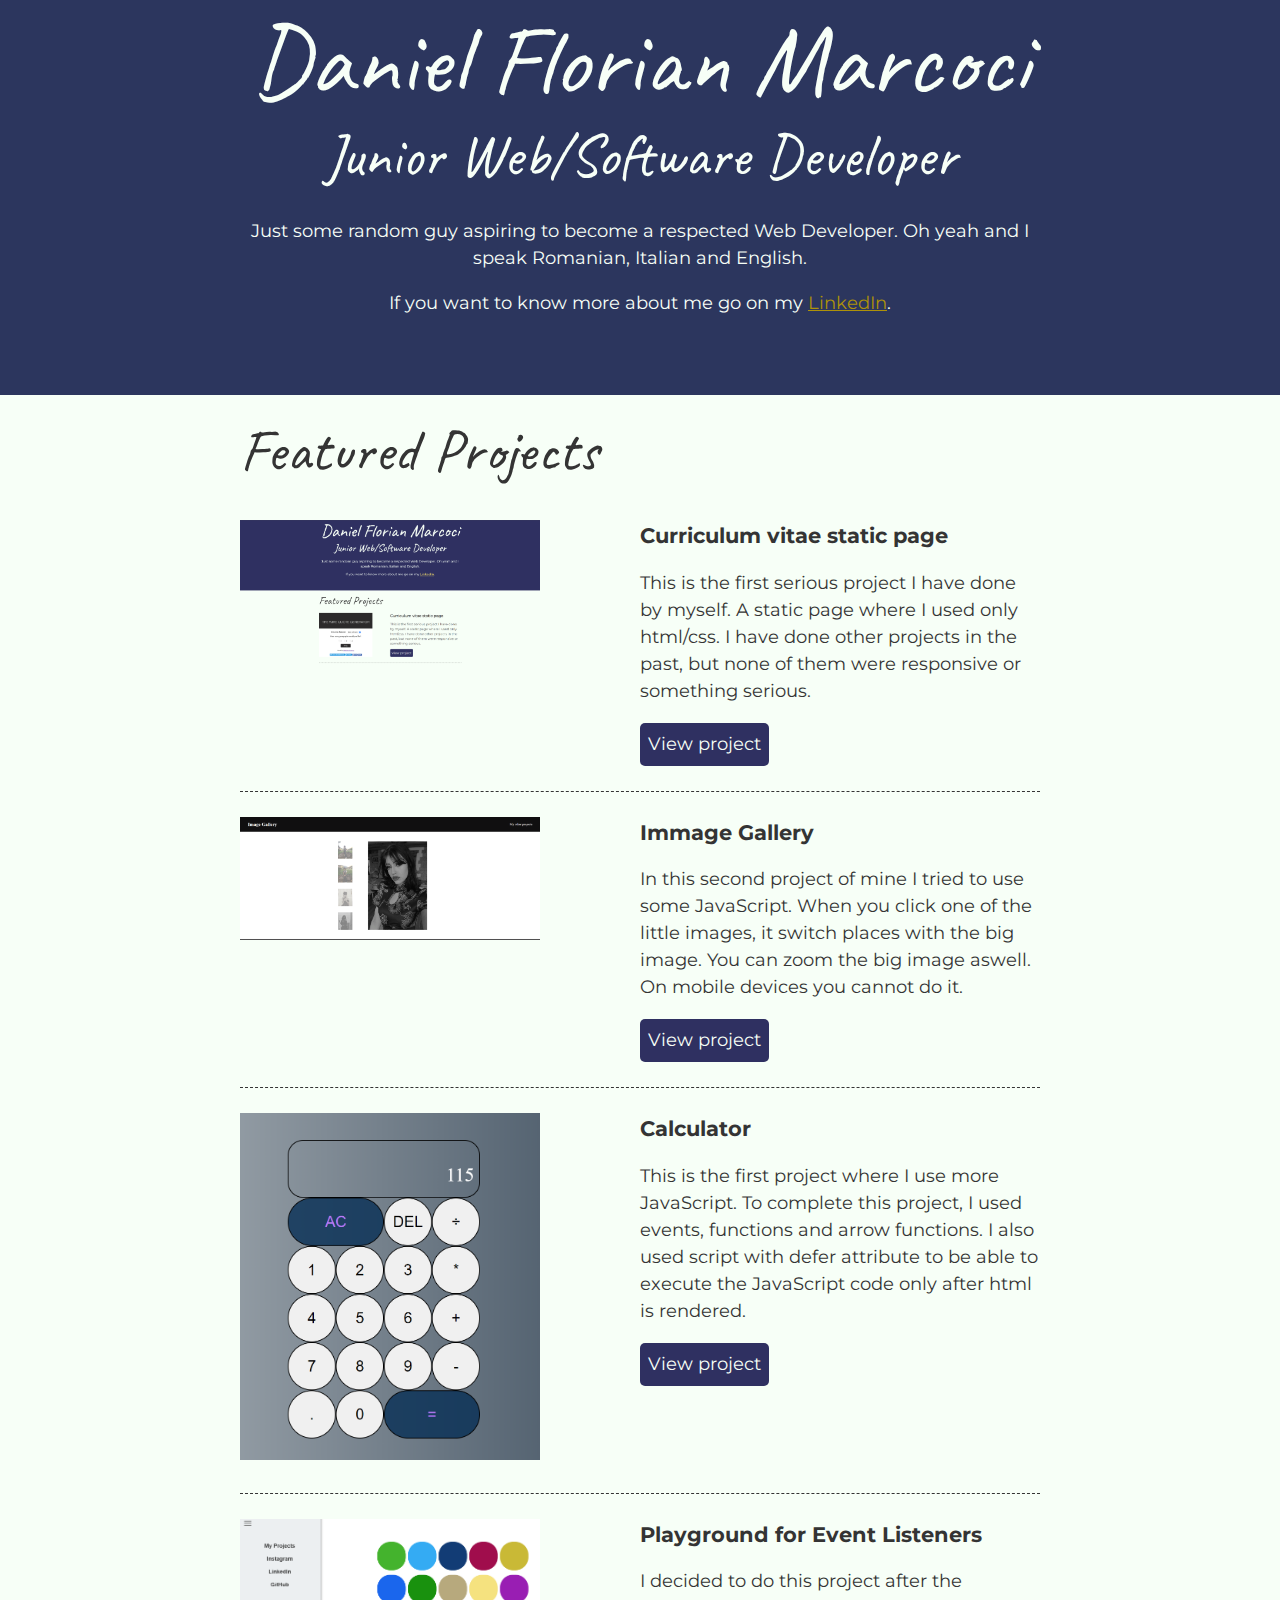
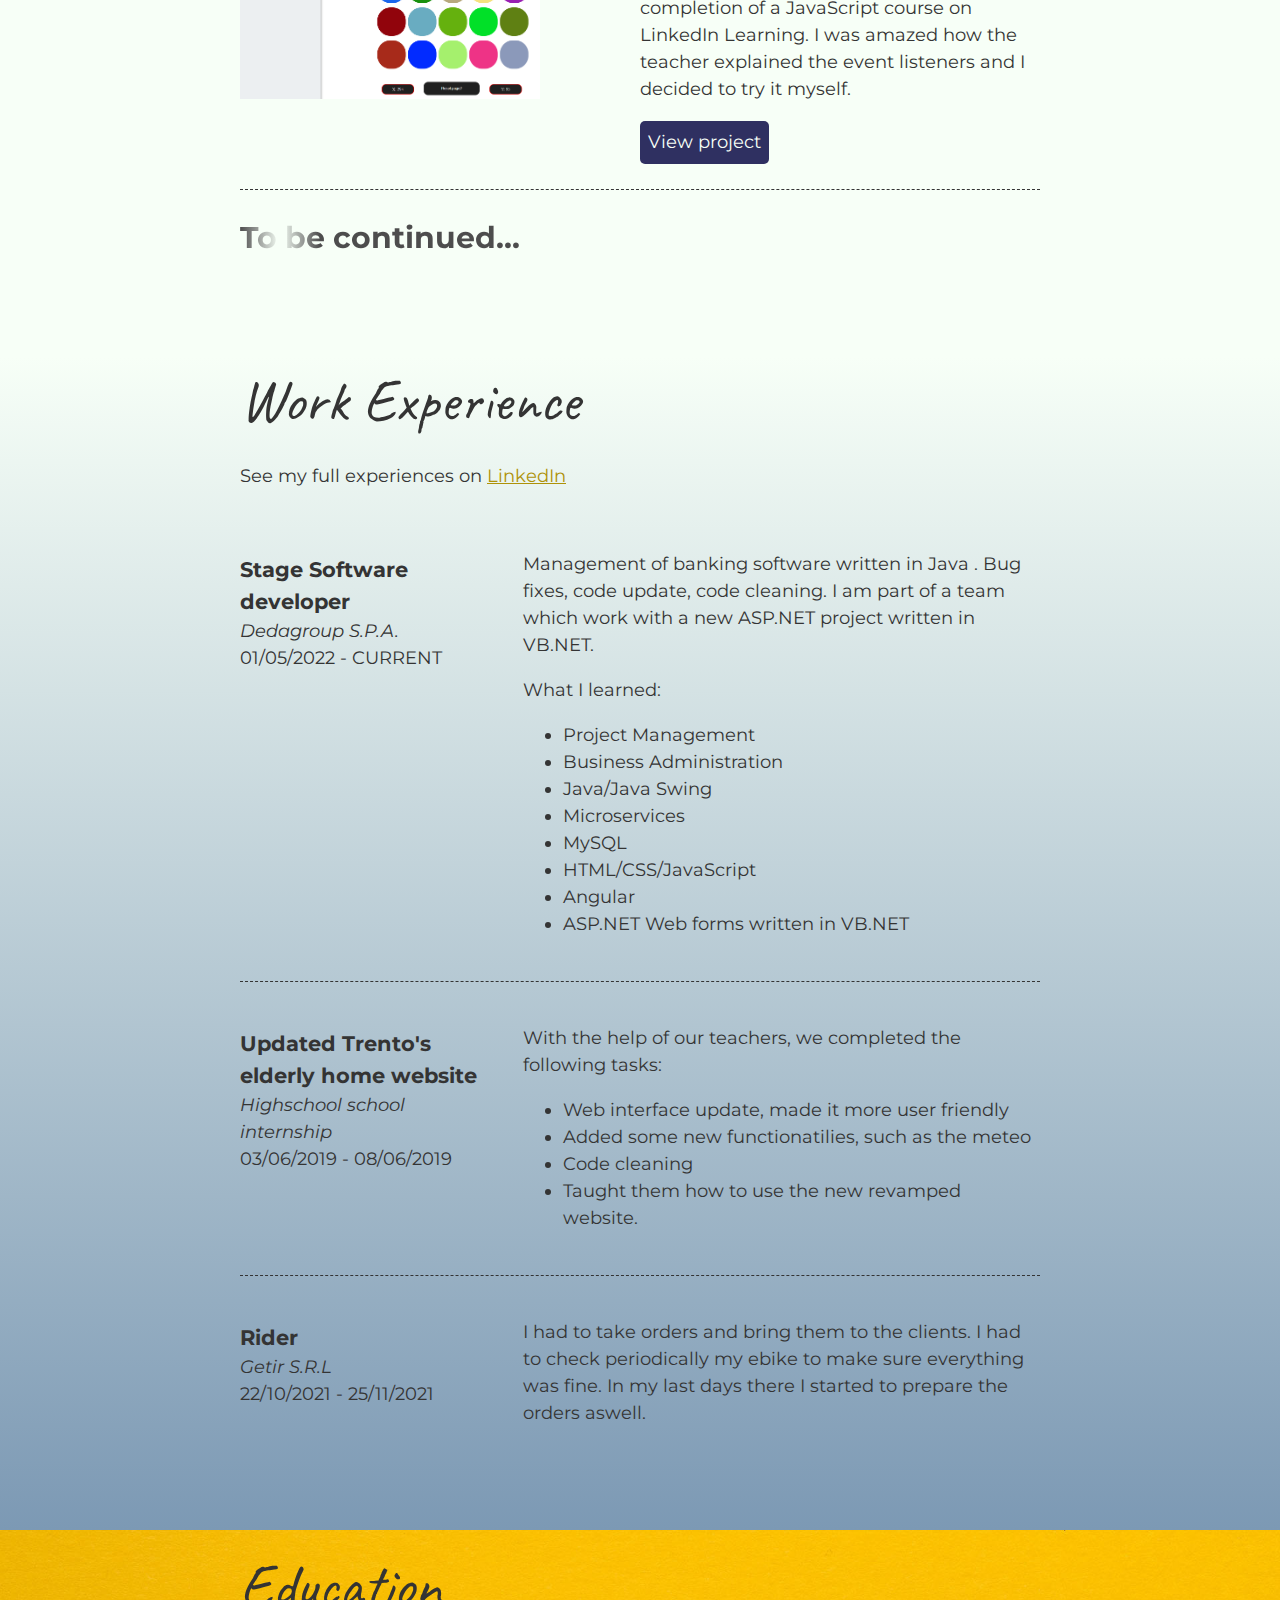
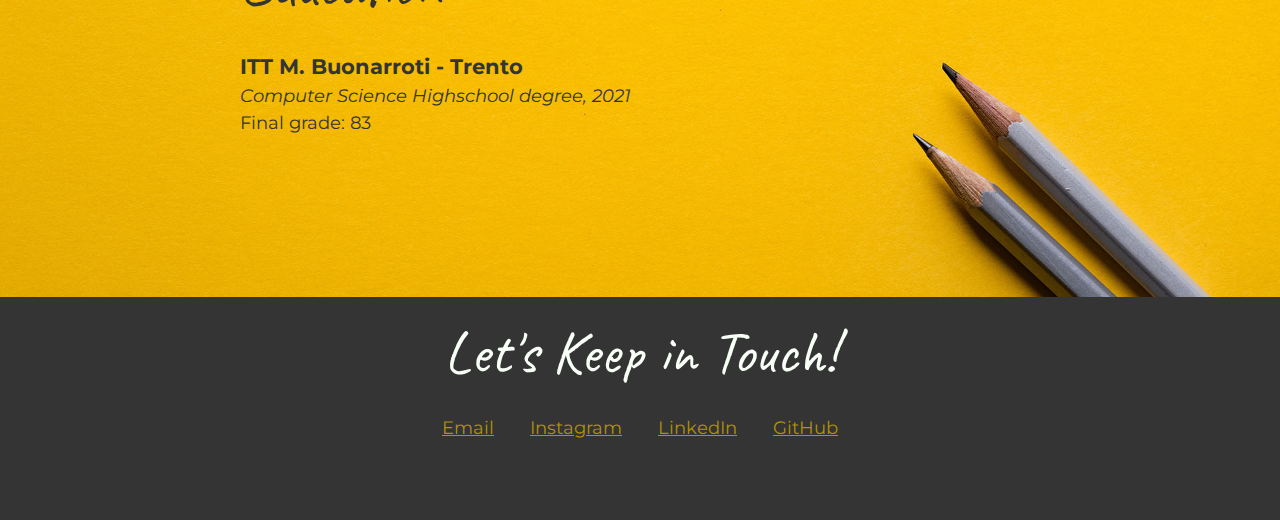
==== commit bf490591: "project4 finished" ====
--- a/index.html
+++ b/index.html
@@ -79,13 +79,13 @@
           <!-- Fourth project -->
           <section class="project-item">
             <div class="floated">
-              <img src="images/joanna-kosinska-unsplash.jpg" alt="description of image">
+              <img src="images/Project4.png" alt="description of image">
             </div>
             <div class="floated">
               <h3>Playground for Event Listeners</h3>
               <p>I decided to do this project after the completion of a JavaScript course 
                 on LinkedIn Learning. I was amazed how the teacher explained the 
-                event listeners and I decided to try and create a little page myself.</p>
+                event listeners and I decided to try it myself.</p>
               <a href="Portfolio/Project4-PlayWithEvents/index.html" class="btn">
                 View project</a>
             </div>
